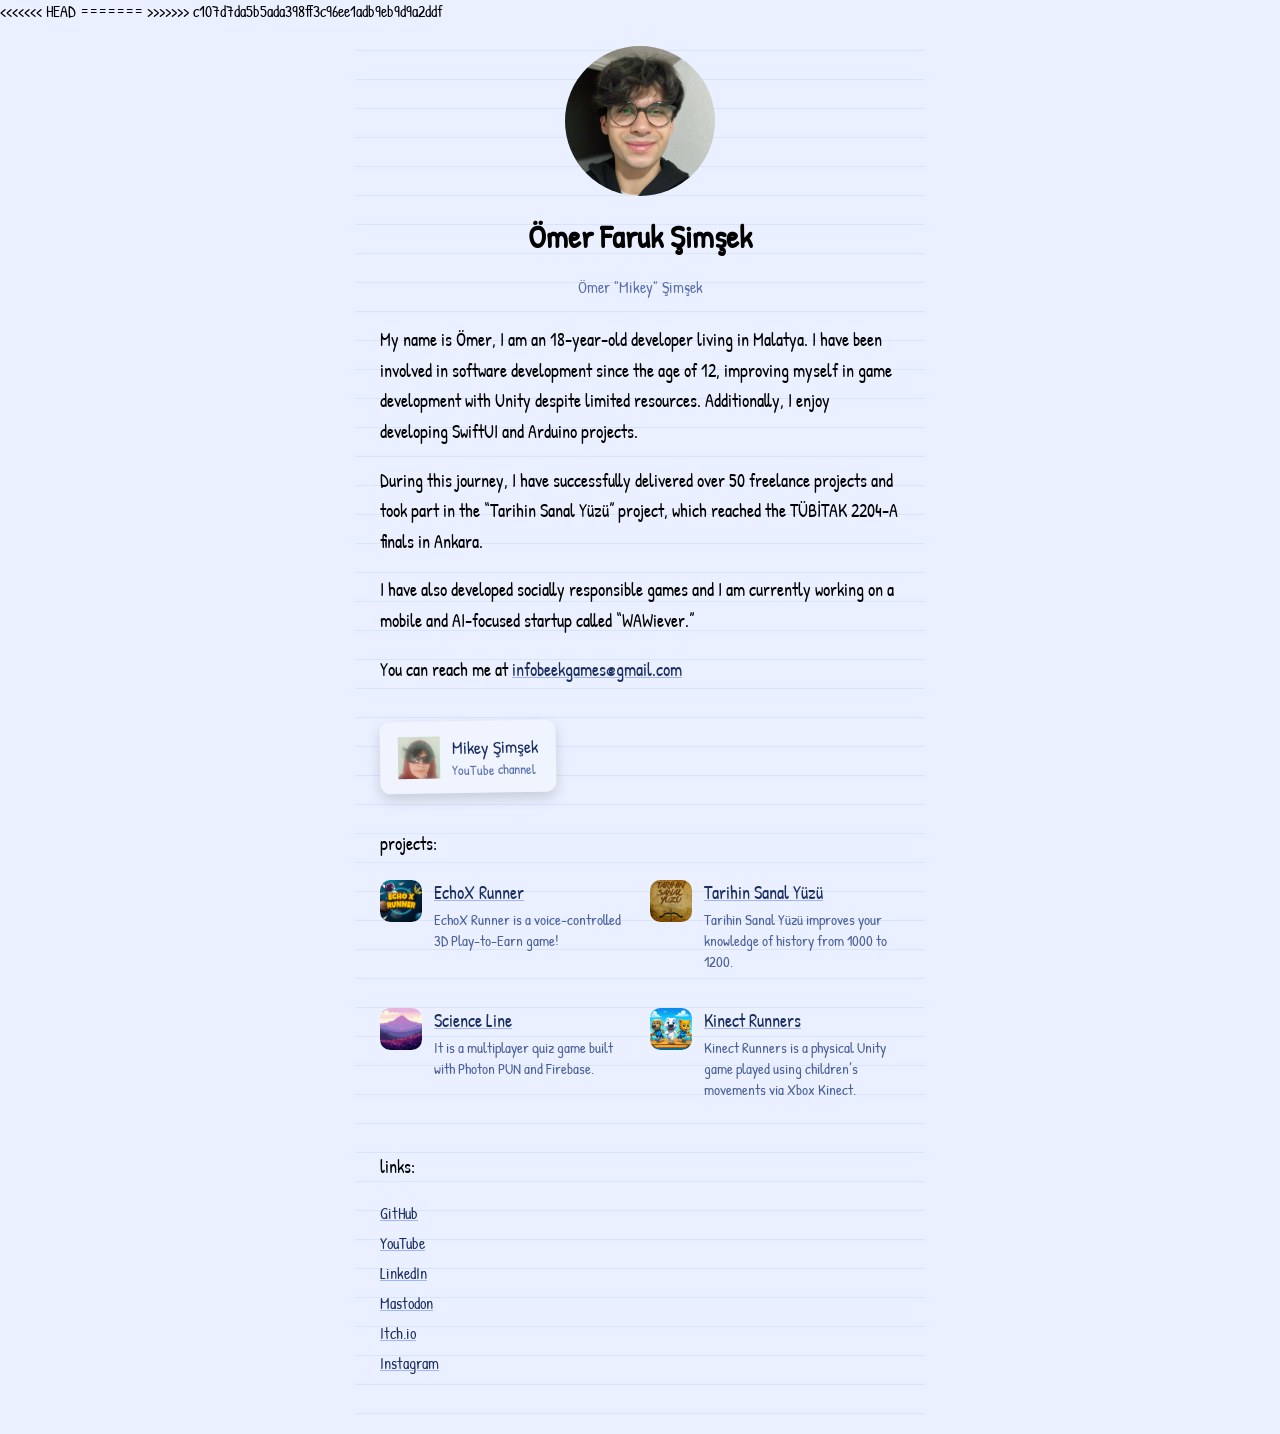
==== index.html @ 87e6bb52 "Update index.html" ====
﻿<!DOCTYPE html>
<html lang="en">
<head>
    <meta charset="UTF-8">
    <title>Ömer Faruk Şimşek</title>
    <meta name="viewport" content="width=device-width, initial-scale=1.0">
    <meta name="description" content="Ömer Faruk Şimşek — Unity, SwiftUI ve Arduino projeleri geliştiren genç yazılımcı. Türkiye merkezli kişisel web sitesi.">


    <!-- el yazısı font -->
    <link href="https://fonts.googleapis.com/css2?family=Patrick+Hand&display=swap" rel="stylesheet">
<<<<<<< HEAD
    <link rel="icon" href="/favicon.ico" type="image/x-icon">
=======
    <link rel="icon" type="image/png" href="/favicon.jpeg">
>>>>>>> c107d7da5b5ada398ff3c96ee1adb9eb9d9a2ddf
    <link rel="stylesheet" href="style.css">
</head>

<body>
    <div class="page">

        <header>
            <img src="profile.jpg" alt="profile">
            <h1>Ömer Faruk Şimşek</h1>
            <p class="subtitle">Ömer "Mikey" Şimşek</p>
        </header>

        <section>
            <p>
                My name is Ömer, I am an 18-year-old developer living in Malatya.
                I have been involved in software development since the age of 12,
                improving myself in game development with Unity despite limited resources. 
                Additionally, I enjoy developing SwiftUI and Arduino projects.
            </p>

            <p>
                During this journey, I have successfully delivered over 50 freelance projects
                and took part in the “Tarihin Sanal Yüzü” project, which reached the TÜBİTAK 2204-A
                finals in Ankara.
            </p>

            <p>
                I have also developed socially responsible games and I am currently working
                on a mobile and AI-focused startup called “WAWiever.”
            </p>

            <p>
                You can reach me at
                <a href="mailto:infobeekgames@gmail.com">infobeekgames@gmail.com</a>
            </p>
        </section>


        <section>
            <section class="youtube-note">
                <a href="https://youtube.com/@mikeysimsek" target="_blank">
                    <img src="icons/youtube.jpg" alt="YouTube">
                    <div>
                        <div class="yt-name">Mikey Şimşek</div>
                        <div class="yt-sub">YouTube channel</div>
                    </div>
                </a>
            </section>




            <p class="section-title">projects:</p>

            <div class="projects">

                <div class="project">
                    <img src="icons/echox.png">
                    <div>
                        <a href="https://app.akindo.io/communities/Be6MxNBAliQK2PdL" target="_blank" class="project-title">EchoX Runner</a>
                        <div class="project-desc">
                            EchoX Runner is a voice-controlled 3D Play-to-Earn game!
                        </div>
                    </div>
                </div>

                <div class="project">
                    <img src="icons/tsy.png">
                    <div>
                        <a href="https://play.google.com/store/apps/details?id=com.beekgames.tarihinsanalyuzumcal&hl=tr" target="_blank" class="project-title">Tarihin Sanal Yüzü</a>
                        <div class="project-desc">
                            Tarihin Sanal Yüzü improves your knowledge of history from 1000 to 1200.
                        </div>
                    </div>
                </div>

                <div class="project">
                    <img src="icons/scl.jpg">
                    <div>
                        <a href="#" class="project-title">Science Line</a>
                        <div class="project-desc">
                            It is a multiplayer quiz game built with Photon PUN and Firebase.
                        </div>
                    </div>
                </div>

                <div class="project">
                    <img src="icons/knct.png">
                    <div>
                        <a href="#" class="project-title">Kinect Runners</a>
                        <div class="project-desc">
                            Kinect Runners is a physical Unity game played using children’s movements via Xbox Kinect.
                        </div>
                    </div>
                </div>

            </div>
        </section>

        <section>
            <p class="section-title">links:</p>
            <ul class="links">
                <li><a href="https://github.com/farthenginer" target="_blank">GitHub</a></li>
                <li><a href="https://www.youtube.com/@mikeysimsek" target="_blank">YouTube</a></li>
                <li><a href="https://www.linkedin.com/in/%C3%B6mer-faruk-%C5%9Fim%C5%9Fek-461aab27a/" target="_blank">LinkedIn</a></li>
                <li><a href="https://mastodon.social/@omersimsek" target="_blank">Mastodon</a></li>
                <li><a href="https://mikey-manji.itch.io/" target="_blank">Itch.io</a></li>
                <li><a href="https://instagram.com/owersimsek/" target="_blank">Instagram</a></li>
            </ul>
        </section>

    </div>
</body>
</html>
---- style.css ----
body {
    margin: 0;
    font-family: 'Patrick Hand', cursive;
    background-color: #eaf0ff;
}

.page {
    max-width: 520px;
    margin: auto;
    padding: 24px;
    background: repeating-linear-gradient( to bottom, #eaf0ff, #eaf0ff 28px, #c7d6ff 29px );
    min-height: 100vh;
}

header {
    text-align: center;
    margin-bottom: 24px;
}

    header img {
        width: 150px;
        border-radius: 100px;
        margin-bottom: 8px;
    }

h1 {
    margin: 6px 0;
    font-size: 32px;
}

.subtitle {
    color: #5a6fb0;
    font-size: 16px;
}

p {
    font-size: 18px;
    line-height: 1.7;
    margin-bottom: 18px;
}


a {
    color: #1b2f63;
    text-decoration: underline;
    text-decoration-color: #9fb4ff;
}

    a:hover {
        color: #2b5cff;
    }

.section-title {
    margin-top: 12px;
    margin-bottom: 20px;
}

section {
    margin-bottom: 36px;
}
    section p:first-child {
        margin-top: 0;
    }

.note {
    margin: 28px 0;
    font-size: 17px;
    color: #3b4f8f;
}
.youtube-note {
    display: flex;
    justify-content: left;
    margin: 36px 0;
}

    .youtube-note a {
        display: flex;
        gap: 12px;
        align-items: center;
        background: #f0f4ff;
        padding: 14px 18px;
        border-radius: 10px;
        box-shadow: 0 6px 14px rgba(0,0,0,0.15);
        transform: rotate(-1deg);
        text-decoration: none;
    }

    .youtube-note img {
        width: 42px;
    }

.yt-name {
    font-size: 18px;
    color: #1b2f63;
}

.yt-sub {
    font-size: 14px;
    color: #5a6fb0;
}


.projects {
    display: grid;
    grid-template-columns: repeat(2, 1fr);
    gap: 20px;
}

.project {
    display: flex;
    gap: 12px;
    margin-bottom: 16px;
}

    .project img {
        width: 42px;
        height: 42px;
        border-radius: 25%;
        object-fit: cover;

    }


.project-title {
    font-size: 18px;
}

.project-desc {
    font-size: 15px;
    color: #4a5f9c;
    margin-top: 4px;
}

.links {
    list-style: none;
    padding-left: 0;
}

    .links li {
        margin-bottom: 8px;
    }


@media (max-width: 520px) {
    .projects {
        grid-template-columns: 1fr;
    }
}
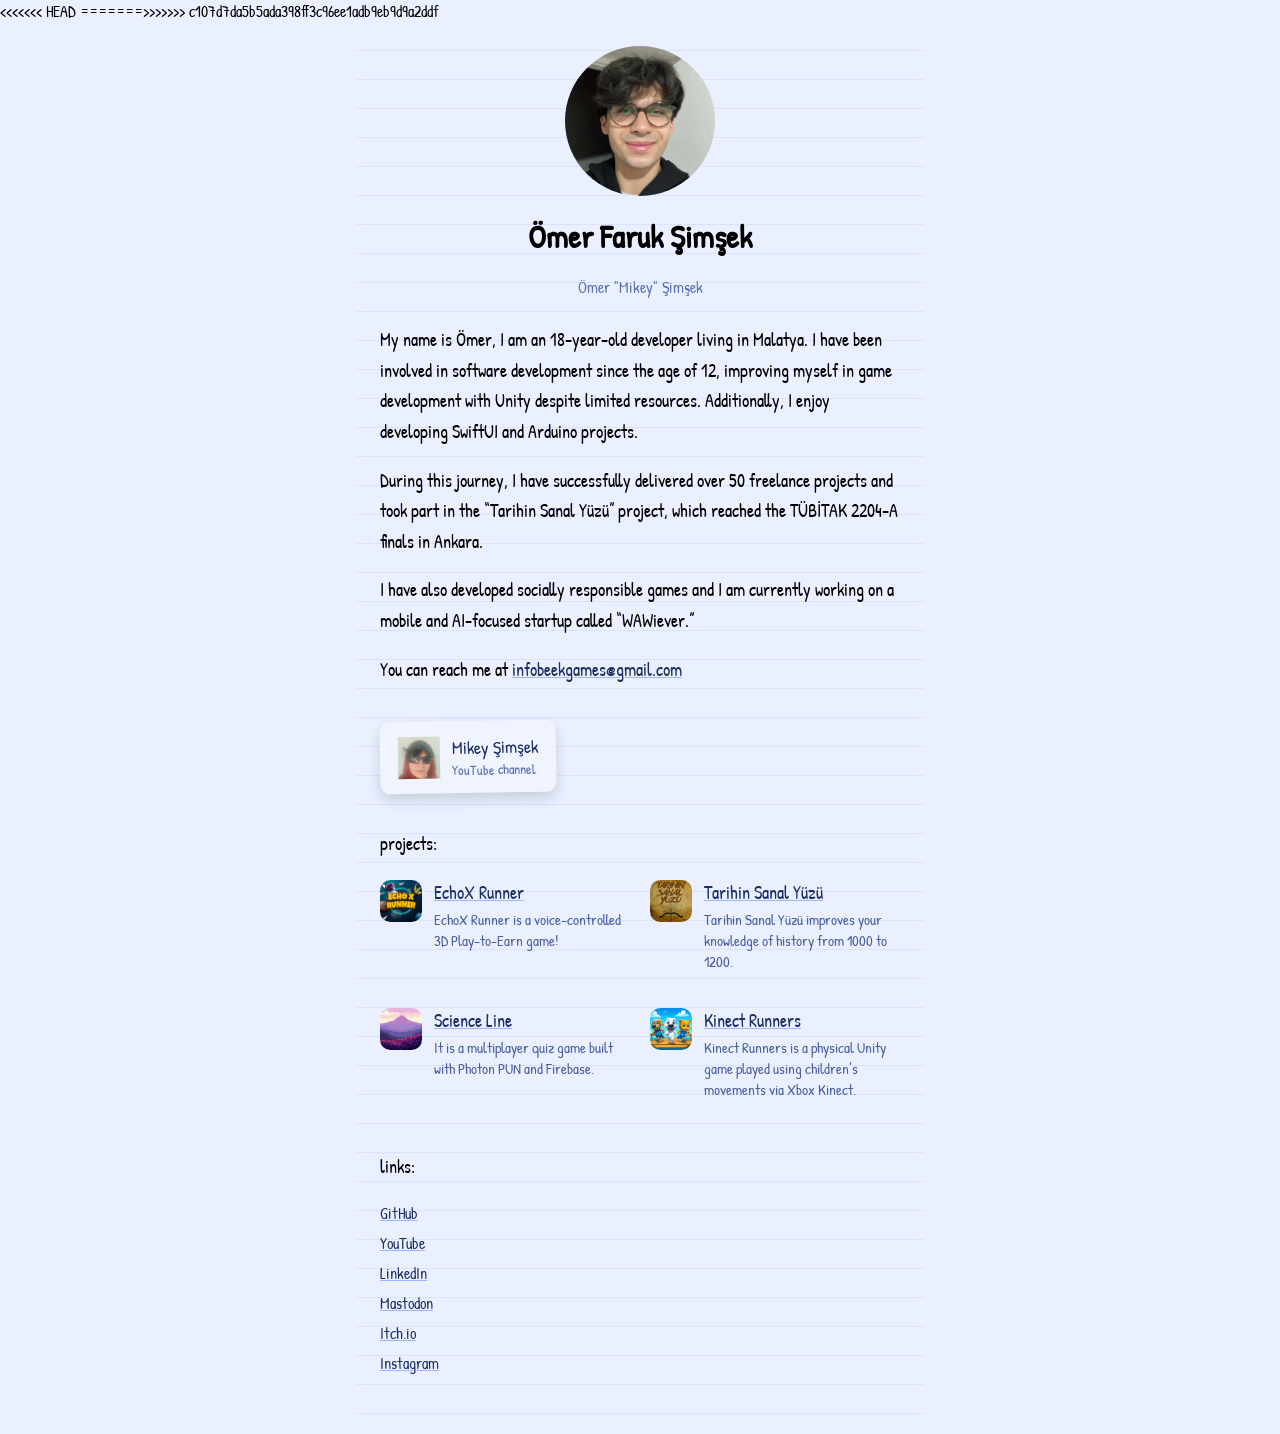
==== commit c070fde9: "cc" ====
--- a/index.html
+++ b/index.html
@@ -11,9 +11,7 @@
     <link href="https://fonts.googleapis.com/css2?family=Patrick+Hand&display=swap" rel="stylesheet">
 <<<<<<< HEAD
     <link rel="icon" href="/favicon.ico" type="image/x-icon">
-=======
-    <link rel="icon" type="image/png" href="/favicon.jpeg">
->>>>>>> c107d7da5b5ada398ff3c96ee1adb9eb9d9a2ddf
+=======>>>>>>> c107d7da5b5ada398ff3c96ee1adb9eb9d9a2ddf
     <link rel="stylesheet" href="style.css">
 </head>
 
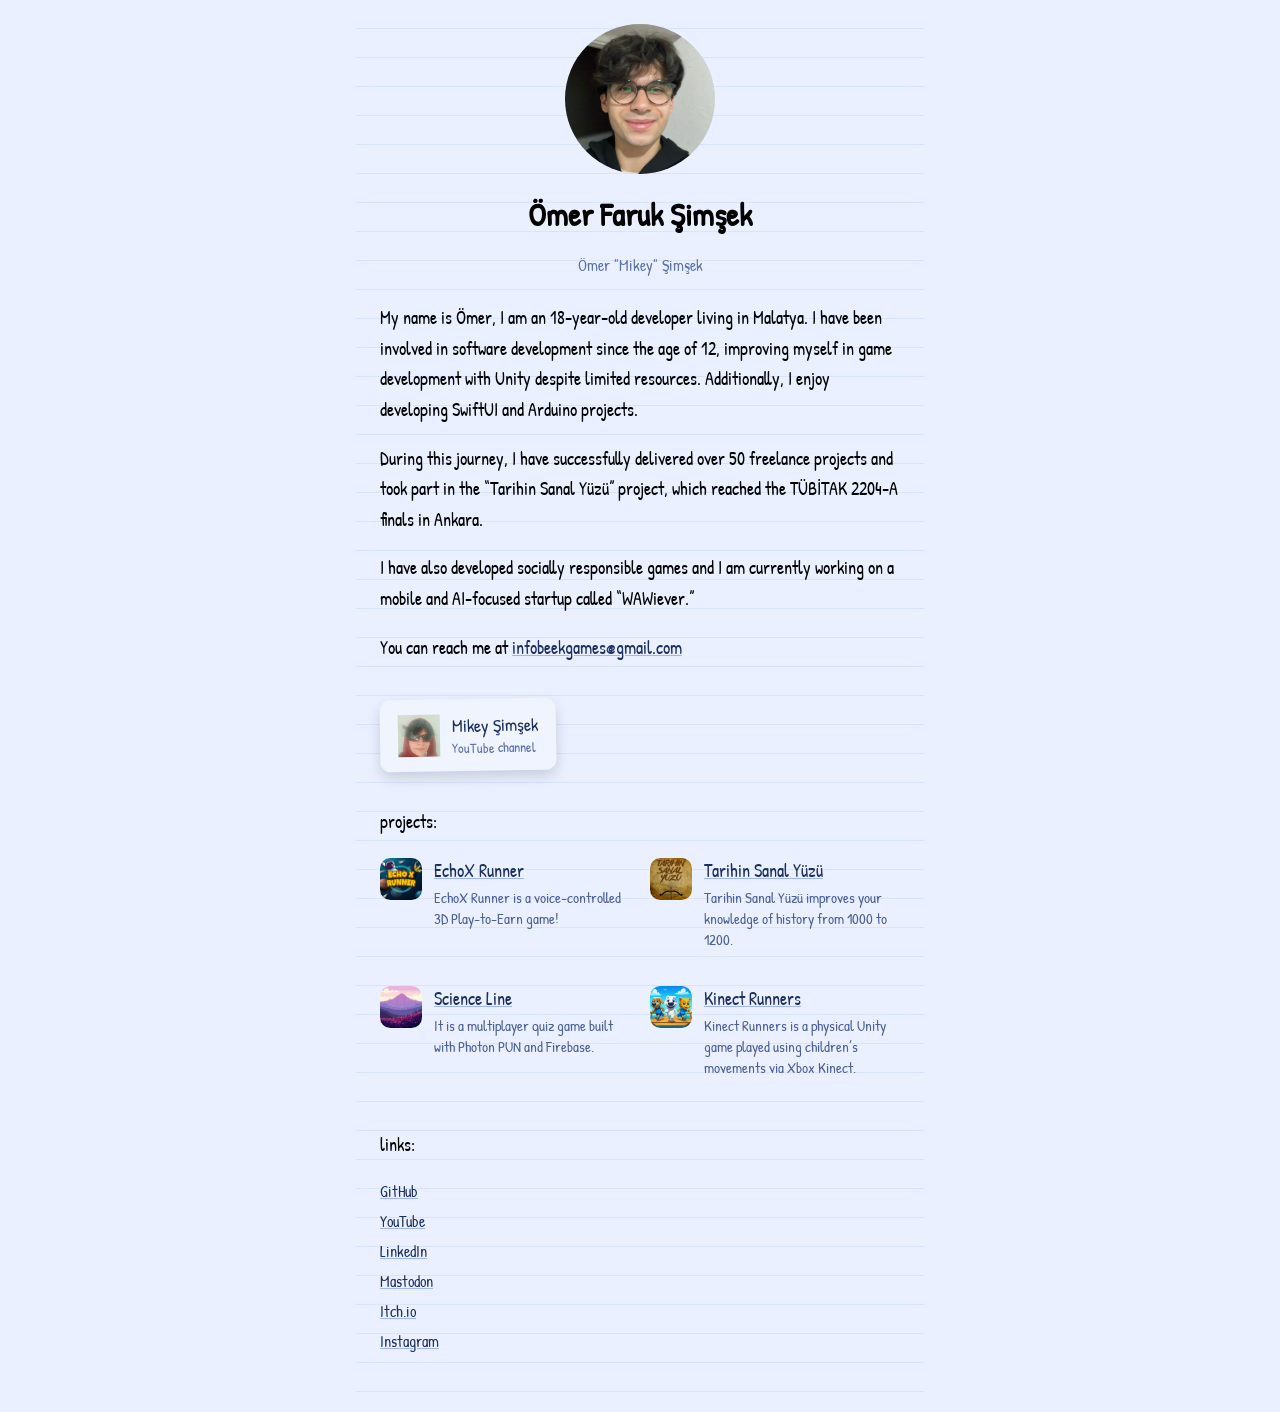
==== commit f8fb3602: "title changed" ====
--- a/index.html
+++ b/index.html
@@ -9,9 +9,7 @@
 
     <!-- el yazısı font -->
     <link href="https://fonts.googleapis.com/css2?family=Patrick+Hand&display=swap" rel="stylesheet">
-<<<<<<< HEAD
     <link rel="icon" href="/favicon.ico" type="image/x-icon">
-=======>>>>>>> c107d7da5b5ada398ff3c96ee1adb9eb9d9a2ddf
     <link rel="stylesheet" href="style.css">
 </head>
 
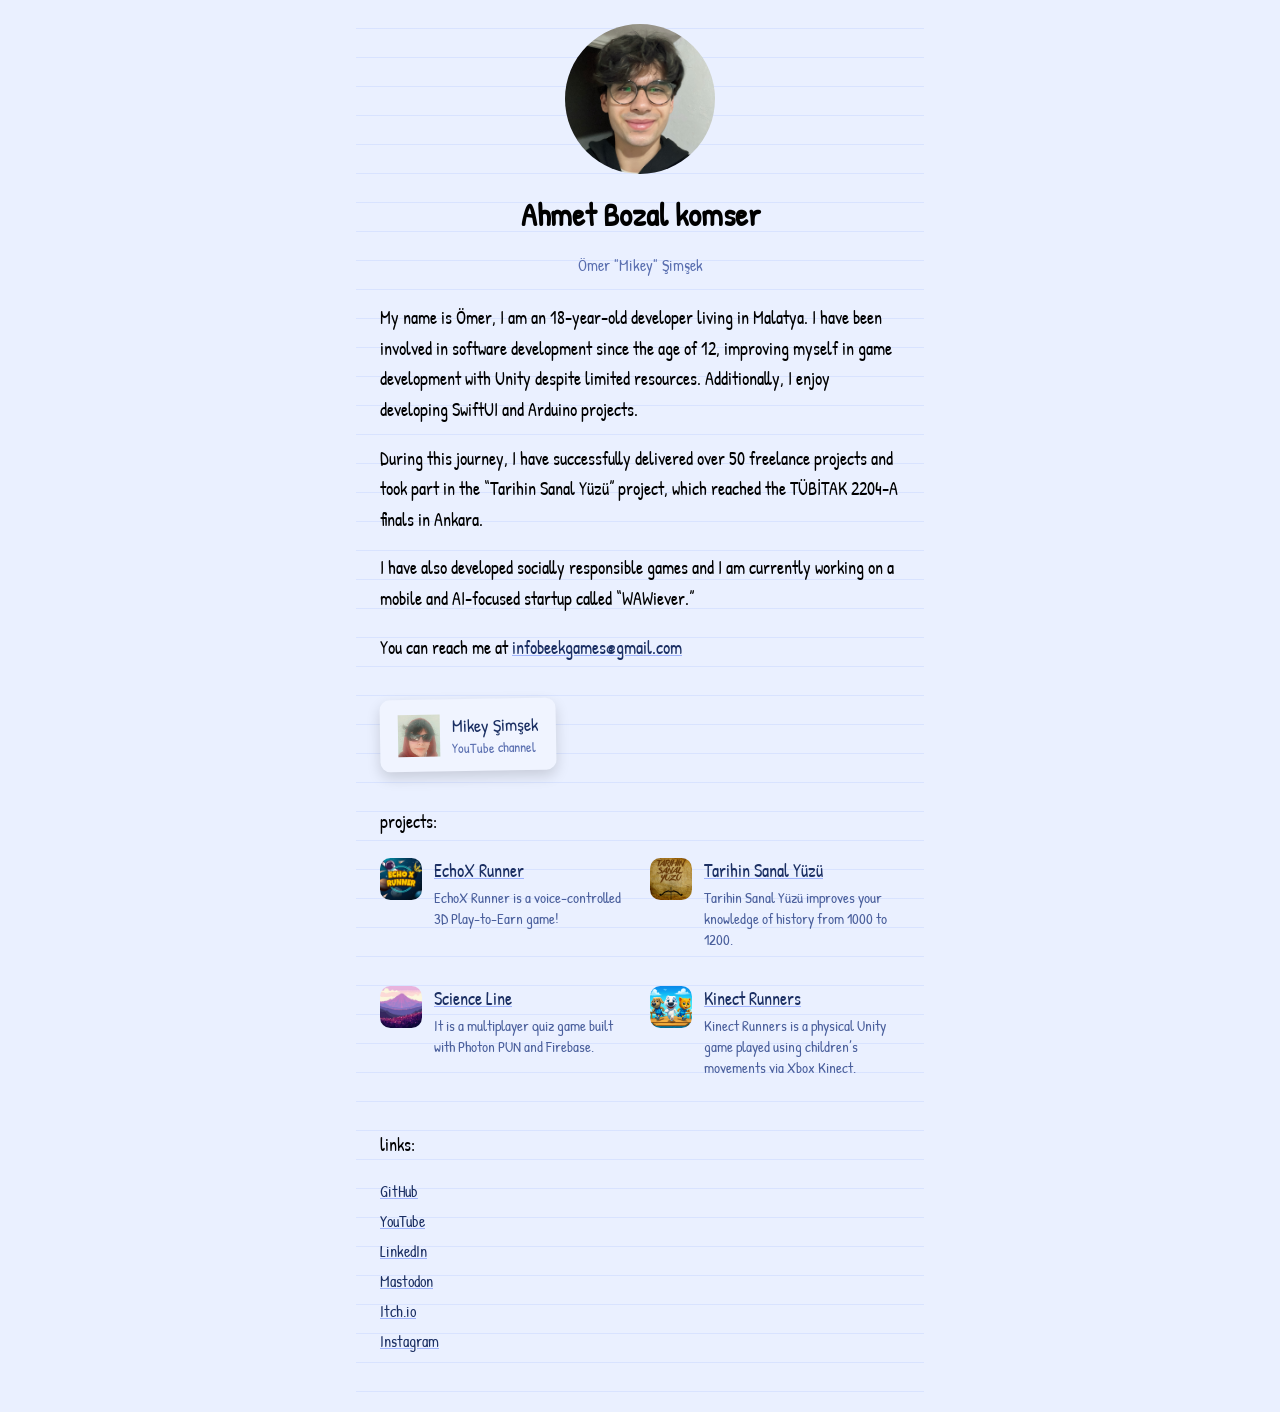
==== commit a88fadea: "boaz" ====
--- a/index.html
+++ b/index.html
@@ -18,7 +18,7 @@
 
         <header>
             <img src="profile.jpg" alt="profile">
-            <h1>Ömer Faruk Şimşek</h1>
+            <h1>Ahmet Bozal komser</h1>
             <p class="subtitle">Ömer "Mikey" Şimşek</p>
         </header>
 
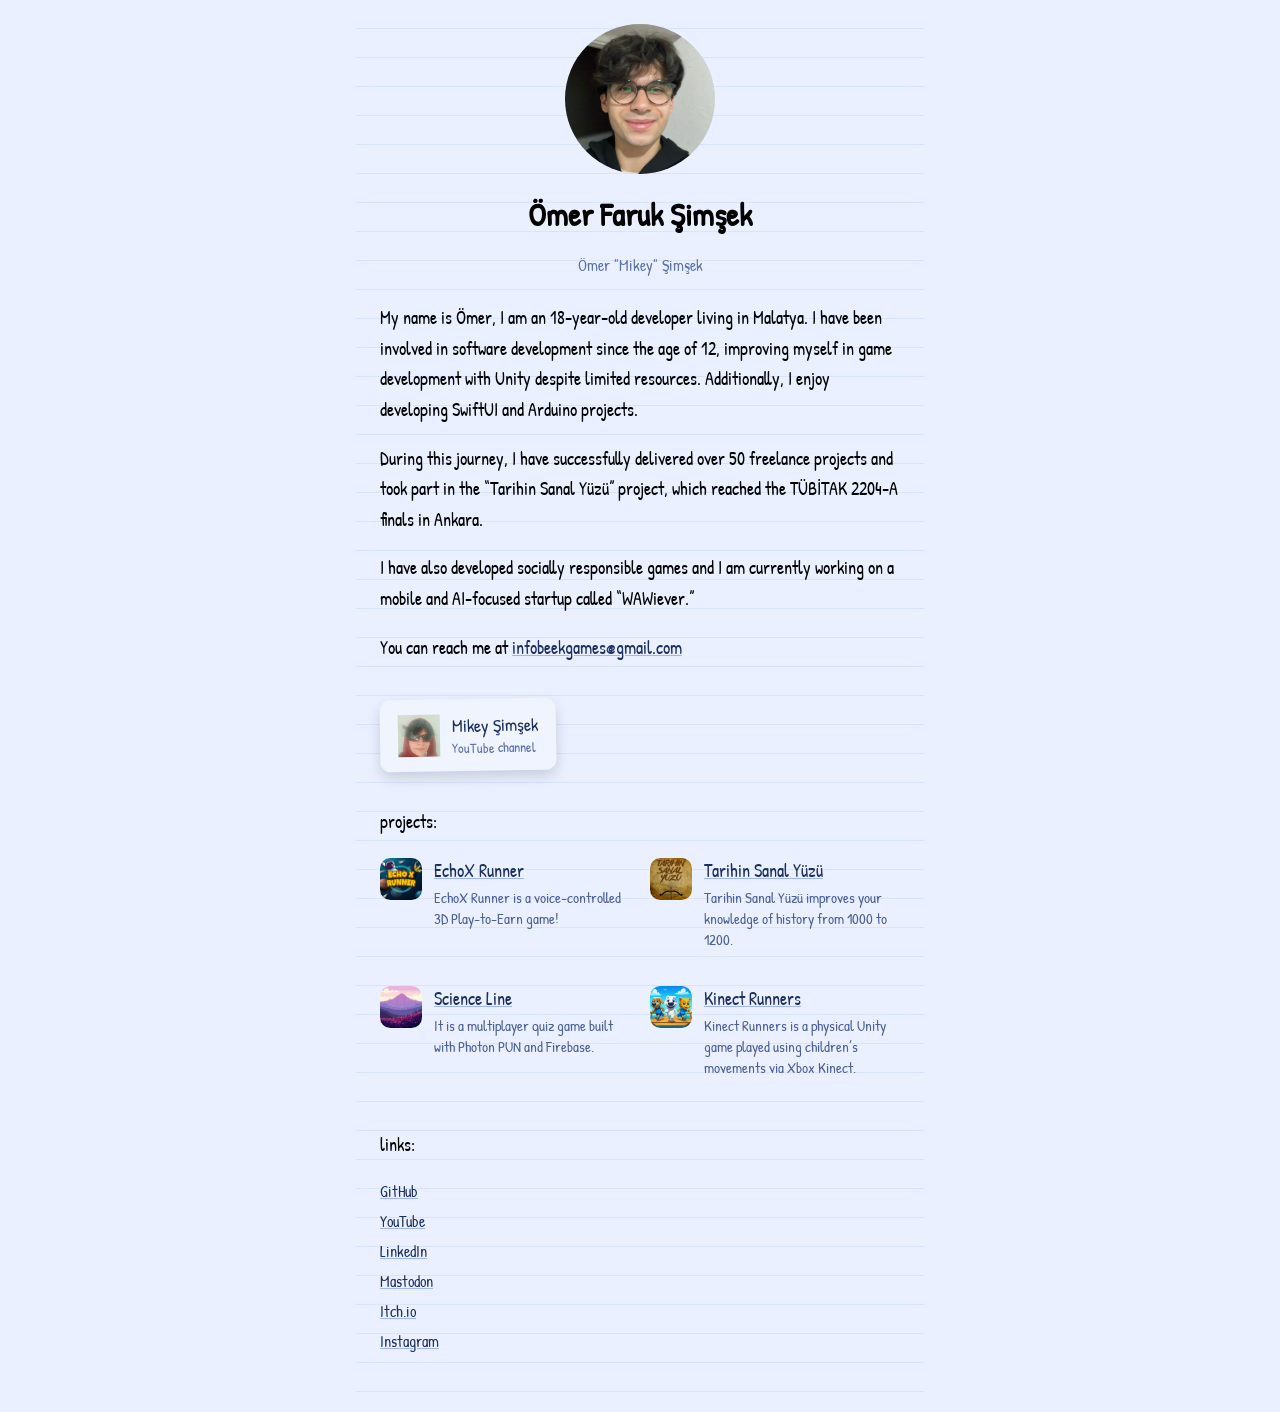
==== commit b3d1806c: "noob" ====
--- a/index.html
+++ b/index.html
@@ -18,7 +18,7 @@
 
         <header>
             <img src="profile.jpg" alt="profile">
-            <h1>Ahmet Bozal komser</h1>
+            <h1>Ömer Faruk Şimşek</h1>
             <p class="subtitle">Ömer "Mikey" Şimşek</p>
         </header>
 
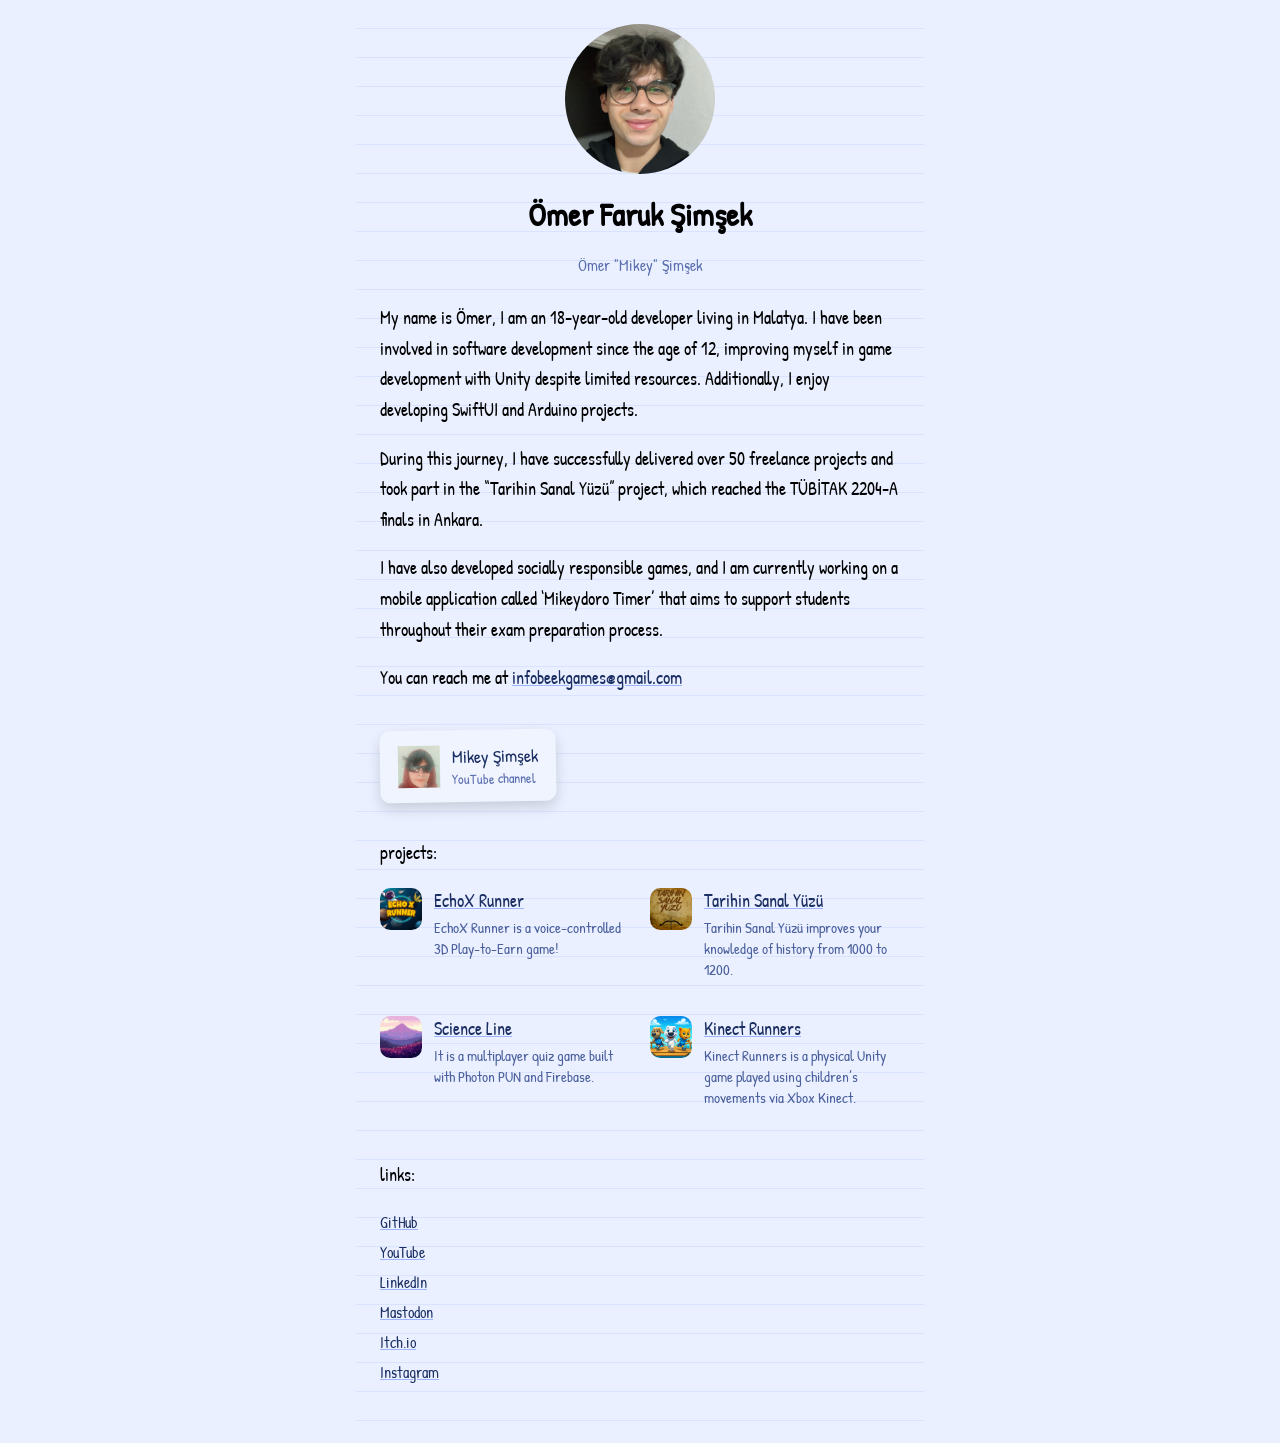
==== commit 2c85f5c5: "mikeydoroEx" ====
--- a/index.html
+++ b/index.html
@@ -37,8 +37,9 @@
             </p>
 
             <p>
-                I have also developed socially responsible games and I am currently working
-                on a mobile and AI-focused startup called “WAWiever.”
+                I have also developed socially responsible games, and I am 
+                currently working on a mobile application called ‘Mikeydoro Timer’ 
+                that aims to support students throughout their exam preparation process.
             </p>
 
             <p>
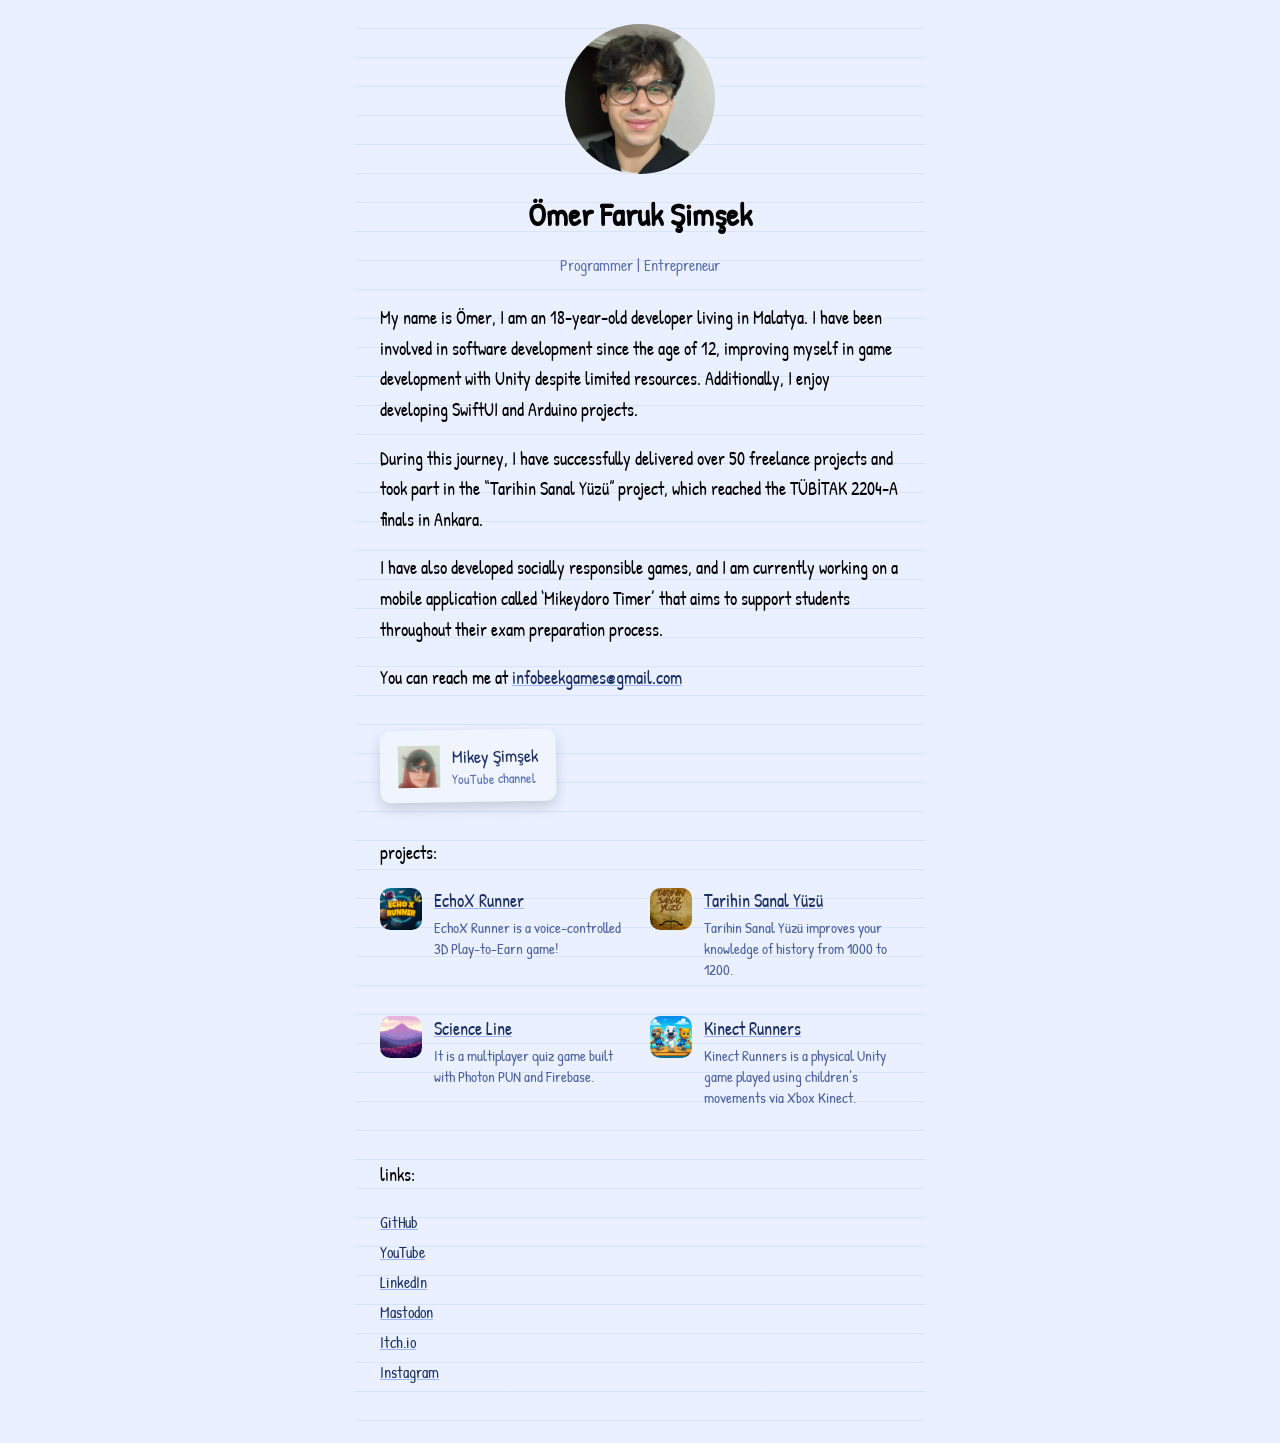
==== commit 7bd817bc: "sşte updated" ====
--- a/index.html
+++ b/index.html
@@ -1,4 +1,4 @@
-﻿<!DOCTYPE html>
+<!DOCTYPE html>
 <html lang="en">
 <head>
     <meta charset="UTF-8">
@@ -19,7 +19,7 @@
         <header>
             <img src="profile.jpg" alt="profile">
             <h1>Ömer Faruk Şimşek</h1>
-            <p class="subtitle">Ömer "Mikey" Şimşek</p>
+            <p class="subtitle">Programmer | Entrepreneur</p>
         </header>
 
         <section>
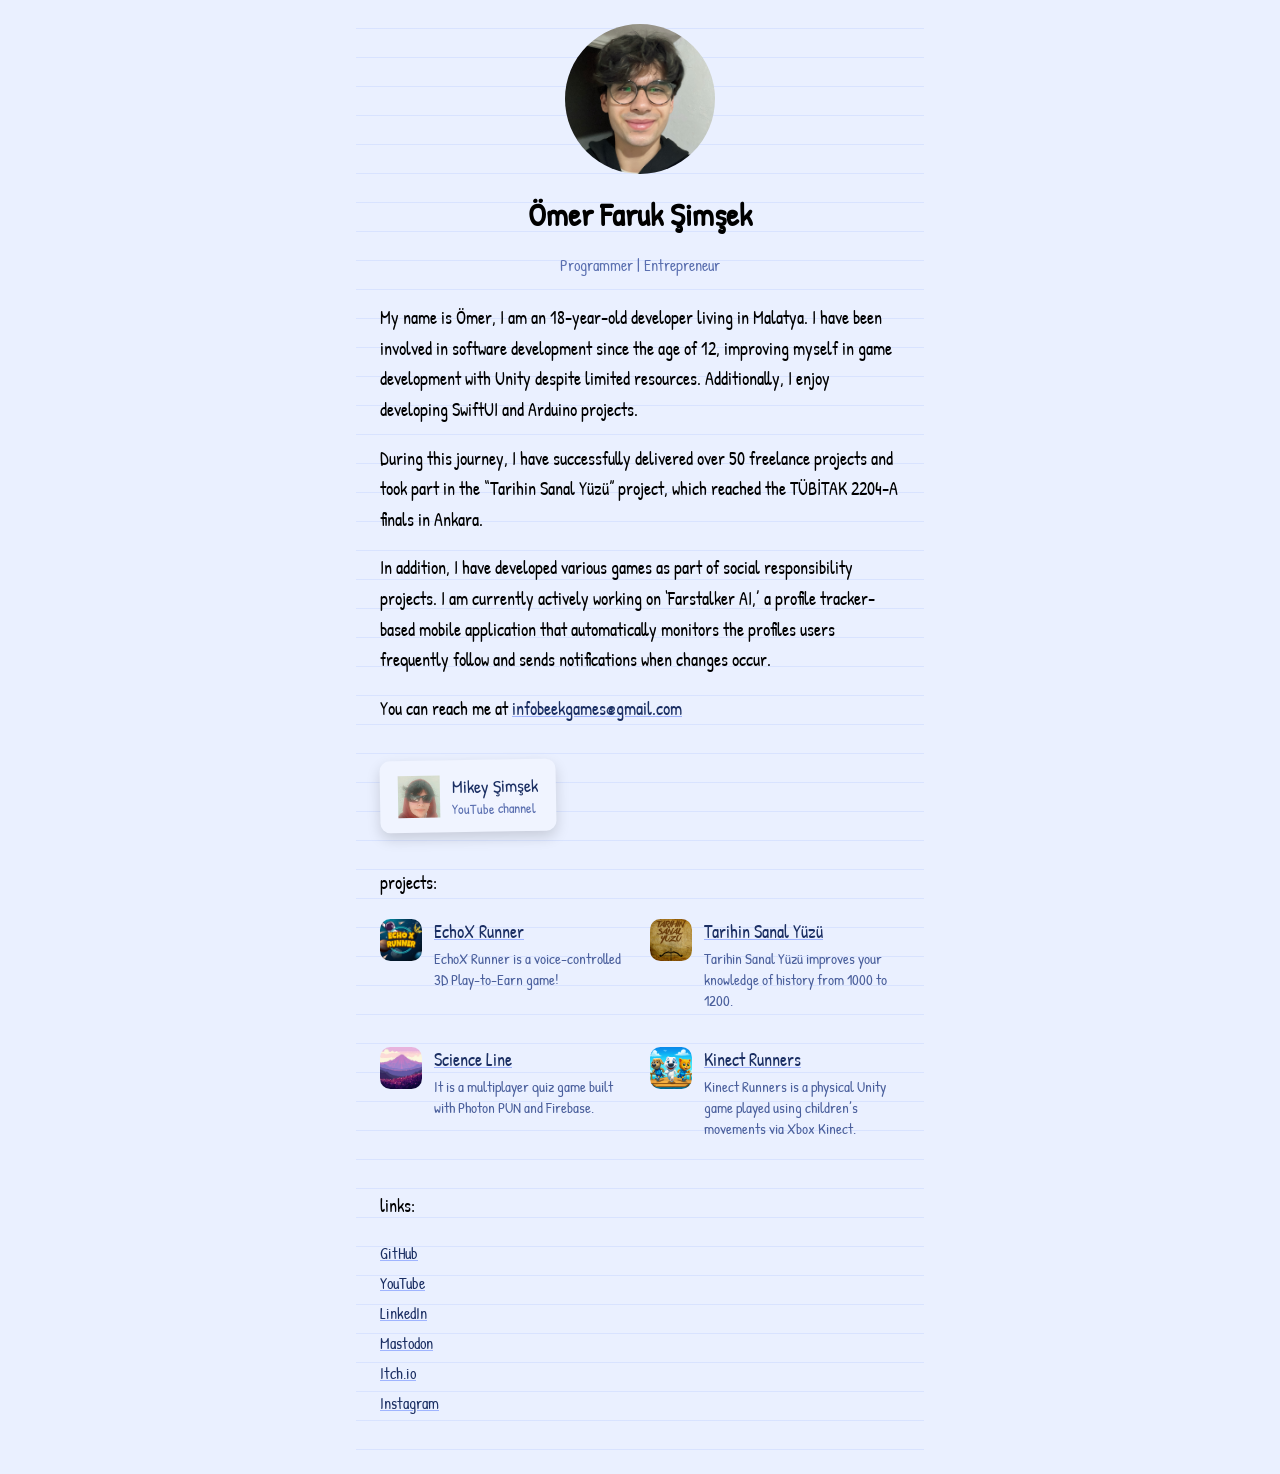
==== commit fb76e607: "farai" ====
--- a/index.html
+++ b/index.html
@@ -37,9 +37,10 @@
             </p>
 
             <p>
-                I have also developed socially responsible games, and I am 
-                currently working on a mobile application called ‘Mikeydoro Timer’ 
-                that aims to support students throughout their exam preparation process.
+                In addition, I have developed various games as part of social responsibility projects.
+                I am currently actively working on ‘Farstalker AI,’ a profile tracker-based mobile application
+                that automatically monitors the profiles users frequently follow and sends notifications when changes
+                occur.
             </p>
 
             <p>
